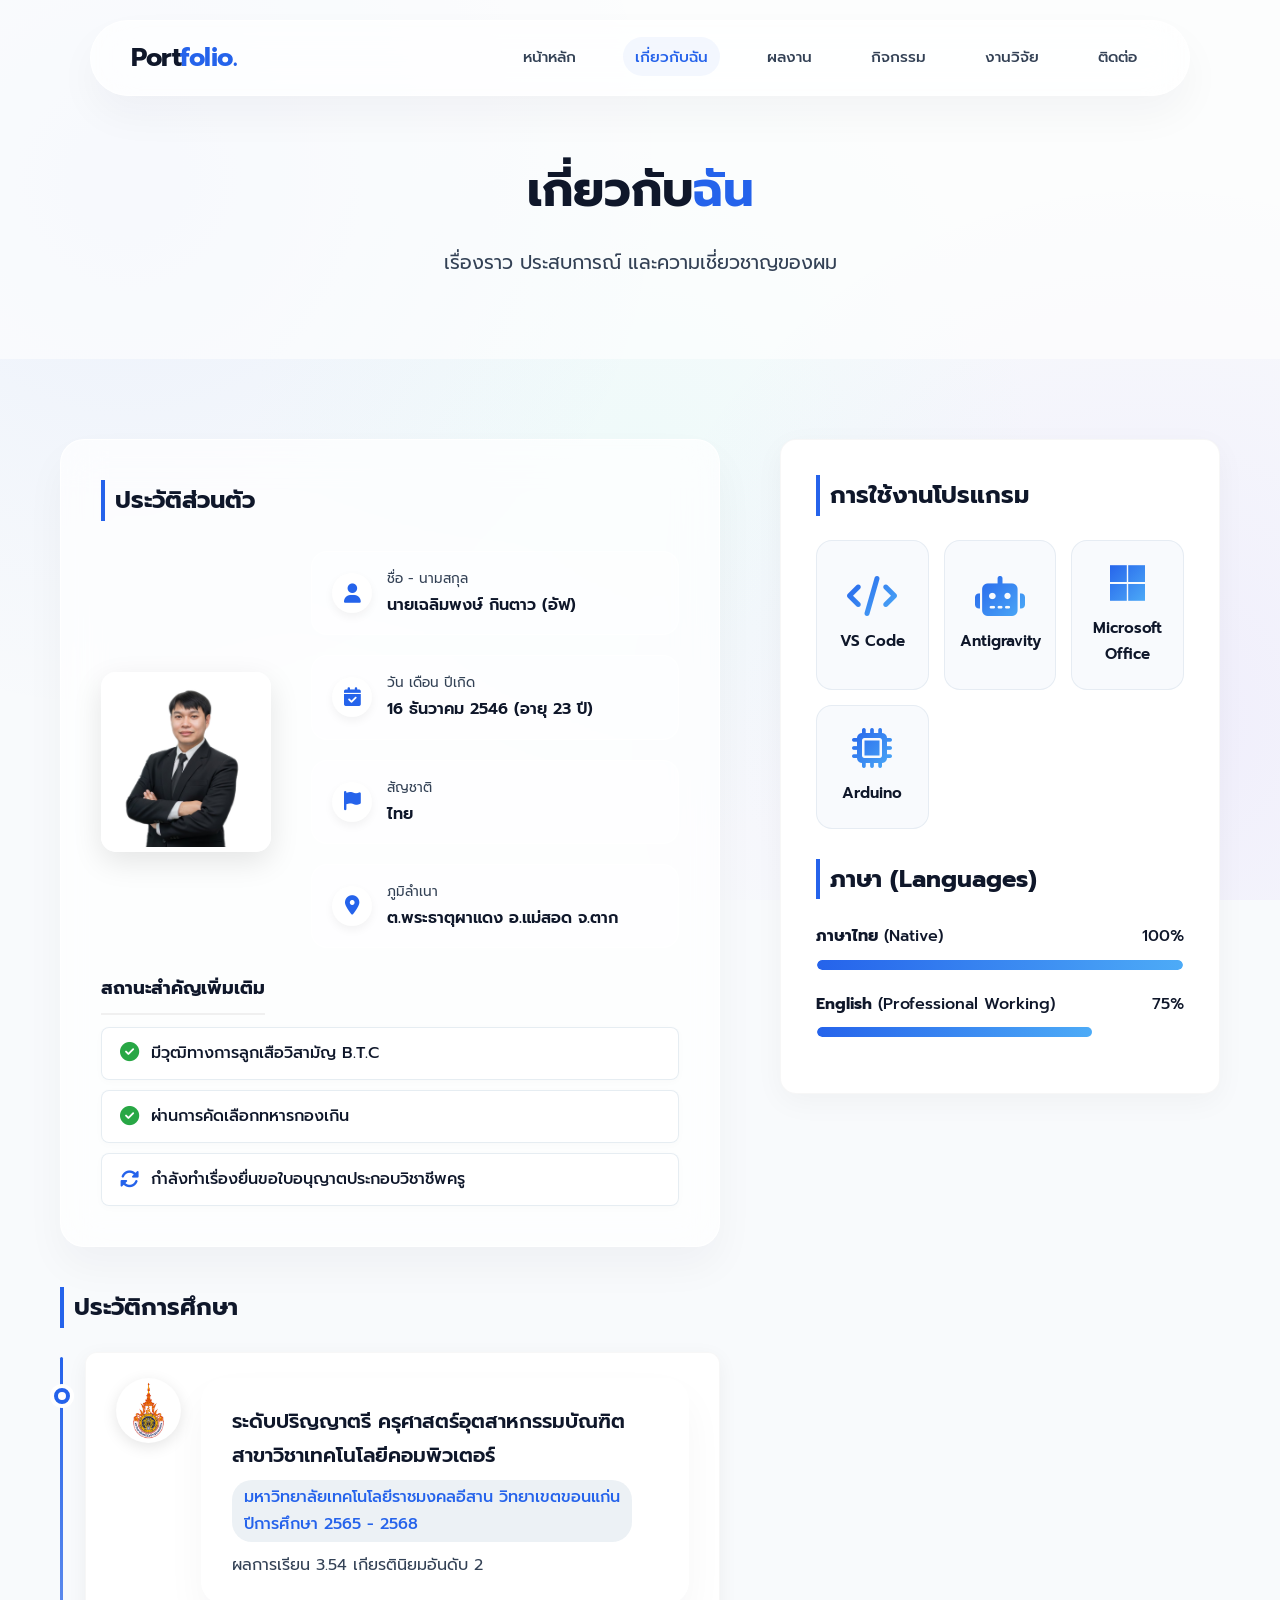
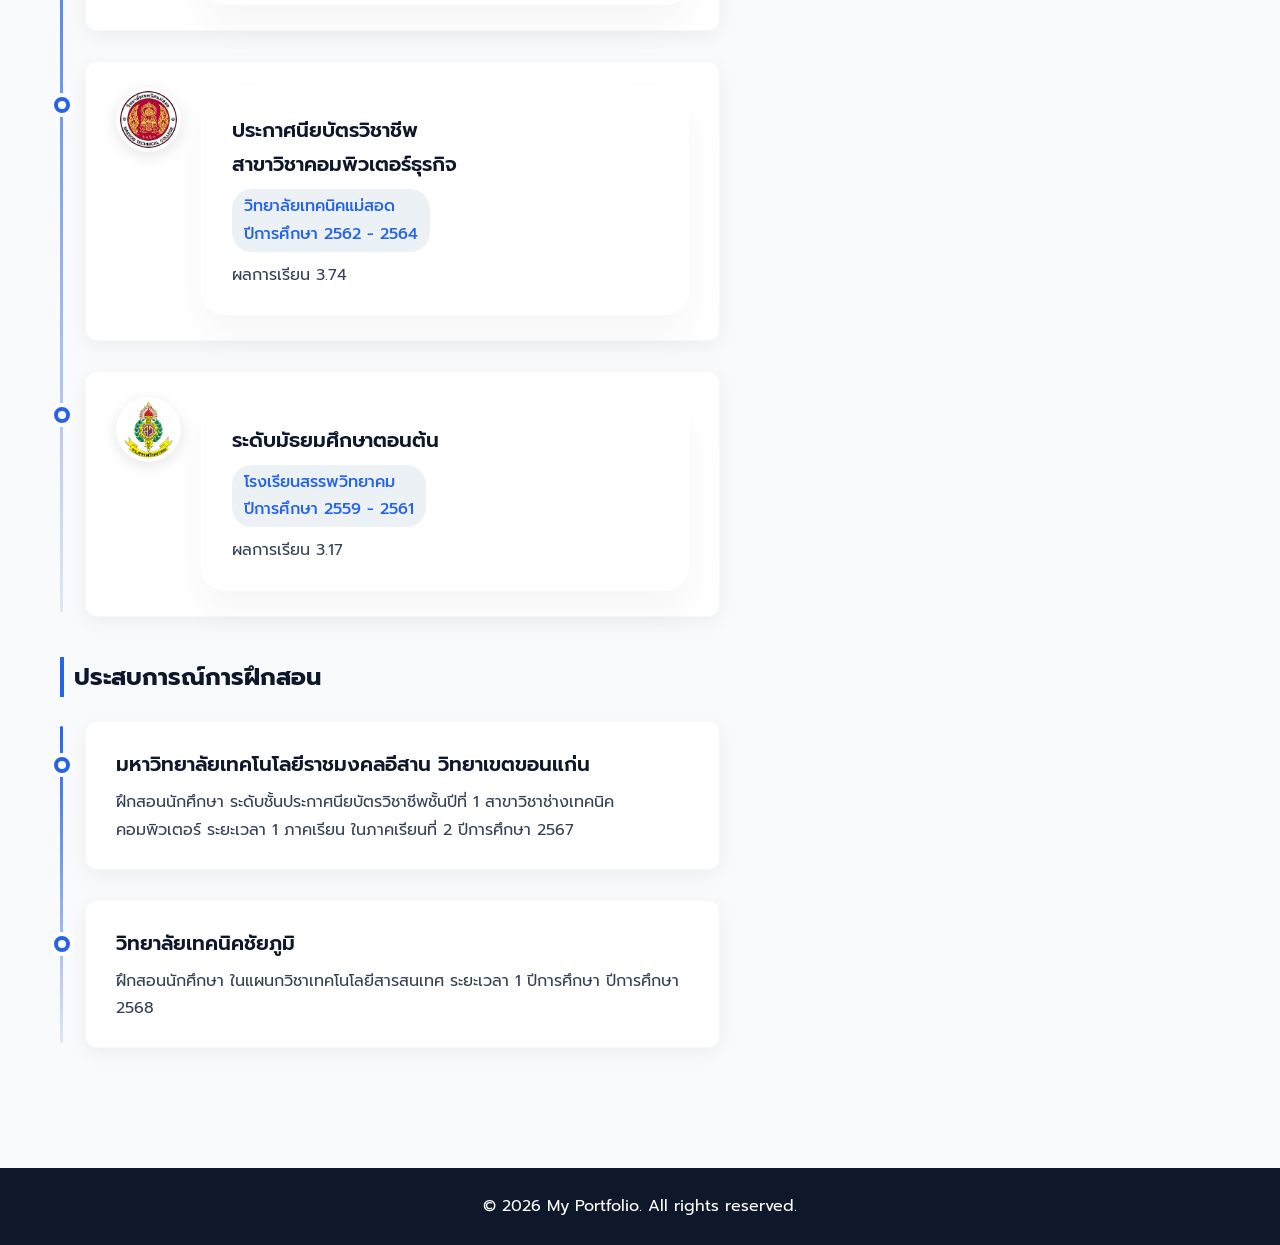
==== about.html @ f76a993a "first commit" ====
<!DOCTYPE html>
<html lang="th">

<head>
    <meta charset="UTF-8">
    <meta name="viewport" content="width=device-width, initial-scale=1.0">
    <title>About | My Professional Portfolio</title>
    <!-- Google Fonts -->
    <link href="https://fonts.googleapis.com/css2?family=Prompt:wght@300;400;500;600;700&display=swap" rel="stylesheet">
    <!-- Font Awesome -->
    <link rel="stylesheet" href="https://cdnjs.cloudflare.com/ajax/libs/font-awesome/6.4.0/css/all.min.css">
    <link rel="stylesheet" href="style.css">
</head>

<body>

    <!-- Navbar -->
    <header>
        <nav class="navbar">
            <div class="logo">Port<span>folio.</span></div>
            <ul class="nav-links">
                <li><a href="index.html" class="nav-item">หน้าหลัก</a></li>
                <li><a href="about.html" class="nav-item">เกี่ยวกับฉัน</a></li>
                <li><a href="portfolio.html" class="nav-item">ผลงาน</a></li>
                <li><a href="activities.html" class="nav-item">กิจกรรม</a></li>
                <li><a href="gallery.html" class="nav-item">งานวิจัย</a></li>
                <li><a href="contact.html" class="nav-item">ติดต่อ</a></li>
            </ul>
            <div class="hamburger">
                <i class="fas fa-bars"></i>
            </div>
        </nav>
    </header>

    <!-- Page Header -->
    <div class="page-header bg-light">
        <div class="container">
            <h1>เกี่ยวกับ<span>ฉัน</span></h1>
            <p>เรื่องราว ประสบการณ์ และความเชี่ยวชาญของผม</p>
        </div>
    </div>

    <!-- About Section -->
    <section class="about section-fade">
        <div class="container">
            <div class="about-grid">

                <!-- Left Column -->
                <div class="about-left">

                    <div class="about-card profile-card">
                        <h3 class="subsection-title">ประวัติส่วนตัว</h3>
                        <div class="profile-header-flex">
                            <div class="profile-image-wrapper">
                                <!-- รูปโปรไฟล์ของคุณ นำรูปมาใส่แทน URL ภาพตัวอย่างด้านล่างนี้ได้เลย แนะนำให้ใช้รูปโดดเด่น สุภาพ -->
                                <img src="im/นายเฉลิมพงษ์ กินตาว วท-ชัยภูมิ (2).jpg" alt="My Profile Photo"
                                    class="profile-photo">
                            </div>
                            <div class="profile-info-container" style="flex:1;">
                                <ul class="profile-info-list">
                                    <li>
                                        <div class="info-icon"><i class="fas fa-user"></i></div>
                                        <div class="info-details">
                                            <span class="info-label">ชื่อ - นามสกุล</span>
                                            <span class="info-value">นายเฉลิมพงษ์ กินตาว (อัฟ)</span>
                                        </div>
                                    </li>
                                    <li>
                                        <div class="info-icon"><i class="fas fa-calendar-check"></i></div>
                                        <div class="info-details">
                                            <span class="info-label">วัน เดือน ปีเกิด</span>
                                            <span class="info-value">16 ธันวาคม 2546 (อายุ 23 ปี)</span>
                                        </div>
                                    </li>
                                    <li>
                                        <div class="info-icon"><i class="fas fa-flag"></i></div>
                                        <div class="info-details">
                                            <span class="info-label">สัญชาติ</span>
                                            <span class="info-value">ไทย</span>
                                        </div>
                                    </li>
                                    <li>
                                        <div class="info-icon"><i class="fas fa-map-marker-alt"></i></div>
                                        <div class="info-details">
                                            <span class="info-label">ภูมิลำเนา</span>
                                            <span class="info-value">ต.พระธาตุผาแดง อ.แม่สอด จ.ตาก</span>
                                        </div>
                                    </li>
                                </ul>
                            </div>
                        </div> <!-- end of profile-header-flex -->

                        <h4 class="status-title">สถานะสำคัญเพิ่มเติม</h4>
                        <ul class="status-list">
                            <li><i class="fas fa-check-circle text-success"></i> มีวุฒิทางการลูกเสือวิสามัญ B.T.C</li>
                            <li><i class="fas fa-check-circle text-success"></i> ผ่านการคัดเลือกทหารกองเกิน</li>
                            <li><i class="fas fa-sync-alt fa-spin text-primary"></i>
                                กำลังทำเรื่องยื่นขอใบอนุญาตประกอบวิชาชีพครู</li>
                        </ul>
                    </div>

                    <h3 class="subsection-title mt-2">ประวัติการศึกษา</h3>
                    <div class="timeline">
                        <!-- สถานศึกษาที่ 1 -->
                        <div class="timeline-item timeline-with-logo">
                            <div class="timeline-dot"></div>
                            <img src="im/มทร.png" alt="School Logo" class="school-logo">
                            <div class="timeline-content">
                                <h4>ระดับปริญญาตรี ครุศาสตร์อุตสาหกรรมบัณฑิต <br>สาขาวิชาเทคโนโลยีคอมพิวเตอร์
                                </h4>
                                <p class="timeline-company">มหาวิทยาลัยเทคโนโลยีราชมงคลอีสาน
                                    วิทยาเขตขอนแก่น<br>ปีการศึกษา 2565 - 2568</p>
                                <p>ผลการเรียน 3.54 เกียรตินิยมอันดับ 2</p>
                            </div>
                        </div>

                        <!-- สถานศึกษาที่ 2 -->
                        <div class="timeline-item timeline-with-logo">
                            <div class="timeline-dot"></div>
                            <img src="im/มส.webp" alt="School Logo" class="school-logo">
                            <div class="timeline-content">
                                <h4>ประกาศนียบัตรวิชาชีพ
                                    <br>สาขาวิชาคอมพิวเตอร์ธุรกิจ
                                </h4>
                                <p class="timeline-company">วิทยาลัยเทคนิคแม่สอด<br>ปีการศึกษา 2562 - 2564</p>
                                <p>ผลการเรียน 3.74</p>
                            </div>
                        </div>

                        <!-- สถานศึกษาที่ 3 -->
                        <div class="timeline-item timeline-with-logo">
                            <div class="timeline-dot"></div>
                            <img src="im/สว.png" alt="School Logo" class="school-logo">
                            <div class="timeline-content">
                                <h4>ระดับมัธยมศึกษาตอนต้น</h4>
                                <p class="timeline-company">โรงเรียนสรรพวิทยาคม<br>ปีการศึกษา 2559 - 2561</p>
                                <p>ผลการเรียน 3.17</p>
                            </div>
                        </div>
                    </div>

                    <h3 class="subsection-title mt-2">ประสบการณ์การฝึกสอน</h3>
                    <div class="timeline">
                        <div class="timeline-item">
                            <div class="timeline-dot"></div>
                            <h4>มหาวิทยาลัยเทคโนโลยีราชมงคลอีสาน
                                วิทยาเขตขอนแก่น</h4>

                            <p>ฝึกสอนนักศึกษา ระดับชั้นประกาศนียบัตรวิชาชีพชั้นปีที่ 1
                                สาขาวิชาช่างเทคนิคคอมพิวเตอร์ ระยะเวลา 1 ภาคเรียน ในภาคเรียนที่ 2 ปีการศึกษา 2567</p>
                        </div>
                        <div class="timeline-item">
                            <div class="timeline-dot"></div>
                            <h4>วิทยาลัยเทคนิคชัยภูมิ</h4>

                            <p>ฝึกสอนนักศึกษา ในแผนกวิชาเทคโนโลยีสารสนเทศ
                                ระยะเวลา 1 ปีการศึกษา ปีการศึกษา 2568</p>
                        </div>

                    </div>
                </div>

                <!-- Right Column -->
                <div class="about-right">
                    <div class="skills-card">
                        <h3 class="subsection-title">การใช้งานโปรแกรม</h3>

                        <div class="software-grid">
                            <div class="software-item">
                                <i class="fas fa-code"></i>
                                <span>VS Code</span>
                            </div>
                            <div class="software-item">
                                <i class="fas fa-robot"></i>
                                <span>Antigravity</span>
                            </div>
                            <div class="software-item">
                                <i class="fab fa-microsoft"></i>
                                <span>Microsoft Office</span>
                            </div>
                            <div class="software-item">
                                <i class="fas fa-microchip"></i>
                                <span>Arduino</span>
                            </div>
                            <!-- เพิ่มโปรแกรมอื่นๆ ได้โดยการเพิ่มกล่อง <div class="software-item">...</div> -->
                        </div>


                        <h3 class="subsection-title mt-2">ภาษา (Languages)</h3>

                        <div class="lang-skill">
                            <div class="lang-skill-name">
                                <span><strong>ภาษาไทย</strong> (Native)</span>
                                <span>100%</span>
                            </div>
                            <div class="lang-skill-bar">
                                <div class="lang-skill-progress" style="width: 100%;"></div>
                            </div>
                        </div>
                        <div class="lang-skill">
                            <div class="lang-skill-name">
                                <span><strong>English</strong> (Professional Working)</span>
                                <span>75%</span>
                            </div>
                            <div class="lang-skill-bar">
                                <div class="lang-skill-progress" style="width: 75%;"></div>
                            </div>
                        </div>
                    </div>
                </div>

            </div>
        </div>
    </section>

    <!-- Footer -->
    <footer>
        <p>&copy; 2026 My Portfolio. All rights reserved.</p>
    </footer>

    <script src="script.js"></script>
</body>

</html>
---- style.css ----
/* High-End Formal Corporate Glassmorphism */
:root {
    --primary-color: #2563EB;     /* Executive Royal Blue */
    --primary-hover: #1D4ED8;     
    --secondary-color: #0F172A;   /* Deep Slate */
    --text-color: #334155;        /* Soft Slate */
    --bg-color: #F8FAFC;          /* Clean White/Bleu hue */
    --bg-light: rgba(255, 255, 255, 0.6);
    --border-radius: 24px;
    --shadow: 0 20px 40px rgba(15, 23, 42, 0.04);
    --glass-border: 1px solid rgba(255, 255, 255, 0.8);
    --glass-bg: rgba(255, 255, 255, 0.7);
    --glass-blur: blur(20px);
    --transition: all 0.4s cubic-bezier(0.16, 1, 0.3, 1);
}

/* Base Style */
* {
    margin: 0;
    padding: 0;
    box-sizing: border-box;
    font-family: 'Prompt', 'Inter', sans-serif;
    scroll-behavior: smooth;
}

body {
    background: #F8FAFC;
    background-image: 
        radial-gradient(circle at 10% 20%, rgba(37, 99, 235, 0.06) 0%, transparent 40%),
        radial-gradient(circle at 90% 80%, rgba(139, 92, 246, 0.08) 0%, transparent 40%),
        radial-gradient(circle at 50% 50%, rgba(204, 251, 241, 0.2) 0%, transparent 50%);
    background-attachment: fixed;
    color: var(--text-color);
    line-height: 1.7;
    min-height: 100vh;
}

a {
    text-decoration: none;
    color: inherit;
}

ul {
    list-style: none;
}

.container {
    max-width: 1200px;
    margin: 0 auto;
    padding: 0 20px;
}

.section-title {
    text-align: center;
    font-size: 2.5rem;
    color: var(--secondary-color);
    margin-bottom: 3rem;
}

.section-title span {
    color: var(--primary-color);
}

.subsection-title {
    font-size: 1.5rem;
    color: var(--secondary-color);
    margin-bottom: 1.5rem;
    border-left: 4px solid var(--primary-color);
    padding-left: 10px;
}

.bg-light {
    background-color: var(--bg-light);
}

/* Utilities */
.mt-1 {
    margin-top: 15px;
}

.mt-2 {
    margin-top: 30px;
}

.mt-3 {
    margin-top: 50px;
}

.ml-1 {
    margin-left: 10px;
}

.text-center {
    text-align: center;
}

/* Sections Base */
section {
    padding: 80px 0;
}

/* ------------------- Floating Glass Navbar ------------------- */
header {
    position: fixed;
    top: 20px;
    left: 0;
    right: 0;
    z-index: 1000;
    display: flex;
    justify-content: center;
    padding: 0 20px;
    pointer-events: none; /* Let clicks pass through empty space */
}

.navbar {
    pointer-events: auto; /* Re-enable clicks on navbar */
    display: flex;
    justify-content: space-between;
    align-items: center;
    padding: 15px 40px;
    width: 100%;
    max-width: 1100px;
    background: var(--glass-bg);
    backdrop-filter: var(--glass-blur);
    -webkit-backdrop-filter: var(--glass-blur);
    border: var(--glass-border);
    border-radius: 50px;
    box-shadow: var(--shadow);
    transition: var(--transition);
}

.navbar .logo {
    font-size: 1.6rem;
    font-weight: 700;
    color: var(--secondary-color);
    letter-spacing: -0.5px;
}

.navbar .logo span {
    color: var(--primary-color);
}

.nav-links {
    display: flex;
    gap: 35px;
}

.nav-links li a {
    font-size: 0.95rem;
    font-weight: 500;
    color: var(--text-color);
    transition: var(--transition);
    padding: 8px 12px;
    border-radius: 20px;
}

.nav-links li a:hover,
.nav-links li a.active {
    color: var(--primary-color);
    background: rgba(37, 99, 235, 0.05); /* very soft primary */
}

.hamburger {
    display: none;
    font-size: 1.5rem;
    cursor: pointer;
    color: var(--secondary-color);
}

/* ------------------- Buttons ------------------- */
.btn {
    display: inline-block;
    padding: 12px 30px;
    border-radius: 50px;
    font-weight: 600;
    transition: var(--transition);
    cursor: pointer;
    border: 2px solid transparent;
    text-align: center;
}

.btn-primary {
    background: linear-gradient(135deg, var(--primary-color), var(--primary-hover));
    color: white;
    box-shadow: 0 10px 20px rgba(37, 99, 235, 0.25);
}

.btn-primary:hover {
    background: linear-gradient(135deg, var(--primary-hover), #1e40af);
    transform: translateY(-4px) scale(1.02);
    box-shadow: 0 15px 30px rgba(37, 99, 235, 0.4);
}

.btn-outline {
    background-color: transparent;
    border-color: var(--primary-color);
    color: var(--primary-color);
}

.btn-outline:hover {
    background-color: var(--primary-color);
    color: white;
    transform: translateY(-3px);
}

.btn-block {
    display: block;
    width: 100%;
}

/* ------------------- Page Header (Internal Pages) ------------------- */
.page-header {
    padding: 150px 0 80px;
    text-align: center;
}

.page-header h1 {
    font-size: 3rem;
    color: var(--secondary-color);
    margin-bottom: 15px;
}

.page-header h1 span {
    color: var(--primary-color);
}

.page-header p {
    font-size: 1.2rem;
    max-width: 600px;
    margin: 0 auto;
}

/* ------------------- Home Section (index.html) ------------------- */
.full-height {
    min-height: 100vh;
    display: flex;
    align-items: center;
    padding-top: 80px;
}

/* Hero Animations */
@keyframes heroFadeUp {
    0% { opacity: 0; transform: translateY(40px); }
    100% { opacity: 1; transform: translateY(0); }
}

.home-text-content { 
    animation: heroFadeUp 1s cubic-bezier(0.16, 1, 0.3, 1) forwards; 
}
.home-image-content { 
    animation: heroFadeUp 1s cubic-bezier(0.16, 1, 0.3, 1) 0.2s forwards; 
    opacity: 0; 
}

/* Floating Animation for Image */
@keyframes float {
    0% { transform: translateY(0px); }
    50% { transform: translateY(-15px); }
    100% { transform: translateY(0px); }
}

.profile-img-container {
    animation: float 6s ease-in-out infinite;
    position: relative;
    width: 360px;
    max-width: 100%;
    aspect-ratio: 3/4;
    height: auto;
    border-radius: 40px;
    overflow: hidden;
    box-shadow: var(--shadow);
    border: var(--glass-border);
    margin: 0 auto;
}

.home-layout {
    display: grid;
    grid-template-columns: 1fr 1fr;
    gap: 50px;
    align-items: center;
}

.home-text-content .greeting {
    display: inline-block;
    padding: 8px 20px;
    background: rgba(37, 99, 235, 0.08); /* Soft primary */
    border: 1px solid rgba(37, 99, 235, 0.15);
    color: var(--primary-color);
    border-radius: 50px;
    font-size: 1.05rem;
    font-weight: 600;
    margin-bottom: 25px;
}

.home-text-content h1 {
    font-size: 3.5rem;
    font-weight: 800;
    line-height: 1.2;
    margin-bottom: 15px;
    background: linear-gradient(135deg, var(--secondary-color) 30%, var(--primary-color) 100%);
    -webkit-background-clip: text;
    -webkit-text-fill-color: transparent;
    letter-spacing: -1px;
}

.home-text-content h1 span {
    color: var(--primary-color);
}

.home-text-content .role {
    font-size: 1.8rem;
    color: var(--text-color);
    font-weight: 400;
    margin-bottom: 20px;
}

.intro-description {
    font-size: 1.1rem;
    margin-bottom: 30px;
}

.stats-row {
    display: flex;
    gap: 30px;
    margin-bottom: 30px;
}

.stat-box h3 {
    font-size: 2rem;
    color: var(--secondary-color);
}

.stat-box p {
    font-size: 0.9rem;
    color: var(--text-color);
}

.home-buttons {
    display: flex;
    gap: 20px;
}

.home-image-content {
    display: flex;
    justify-content: center;
    position: relative;
}

.profile-img-container {
    position: relative;
    width: 350px;
    height: 450px;
    border-radius: 20px;
    z-index: 2;
}

.profile-img {
    width: 100%;
    height: 100%;
    object-fit: cover;
    border-radius: 20px;
    box-shadow: 0 20px 40px rgba(0, 0, 0, 0.15);
}

.circle-decoration {
    position: absolute;
    border-radius: 50%;
    z-index: -1;
}

.decoration-1 {
    width: 300px;
    height: 300px;
    background-color: var(--primary-color);
    bottom: -30px;
    right: -30px;
    opacity: 0.1;
}

.decoration-2 {
    width: 150px;
    height: 150px;
    border: 20px solid var(--primary-color);
    top: -20px;
    left: -20px;
    opacity: 0.1;
}

.map-container iframe {
    width: 100%;
    margin-bottom: -5px;
}

/* Helper Utilities */
.text-center {
    text-align: center !important;
}

.text-secondary {
    color: var(--secondary-color) !important;
}

.mb-3 {
    margin-bottom: 30px !important;
}

.mt-4 {
    margin-top: 50px !important;
}

/* Profile Photo Card */
.profile-card h3.subsection-title {
    margin-bottom: 30px;
}

.profile-header-flex {
    display: flex;
    gap: 40px;
    align-items: center;
}

.profile-image-wrapper {
    flex-shrink: 0;
    width: 170px;
    height: 180px;
    border-radius: 15px;
    overflow: hidden;
    box-shadow: 0 10px 30px rgba(0, 0, 0, 0.1);
    border: 5px solid white;
}

.profile-image-wrapper img {
    width: 100%;
    height: 100%;
    object-fit: cover;
    transition: transform 0.3s ease;
}

.profile-image-wrapper:hover img {
    transform: scale(1.05);
}

/* QR Code Grid */
.qr-section {}

.qr-grid {
    display: grid;
    grid-template-columns: repeat(auto-fit, minmax(220px, 1fr));
    gap: 30px;
}

.qr-card {
    background: var(--glass-bg);
    backdrop-filter: var(--glass-blur);
    padding: 30px;
    border-radius: var(--border-radius);
    text-align: center;
    box-shadow: var(--shadow);
    border: var(--glass-border);
    transition: var(--transition);
}

.qr-card:hover {
    transform: translateY(-5px);
    box-shadow: 0 15px 35px rgba(0, 0, 0, 0.06);
}

.qr-icon {
    font-size: 2.2rem;
    margin-bottom: 10px;
}

.qr-card h4 {
    color: var(--secondary-color);
    margin-bottom: 15px;
    font-weight: 500;
}

.qr-image-placeholder {
    width: 140px;
    height: 140px;
    margin: 0 auto;
    background: #f8fafd;
    border: 2px dashed #cfd4da;
    border-radius: 10px;
    display: flex;
    align-items: center;
    justify-content: center;
    overflow: hidden;
    margin-bottom: 15px;
}

.qr-image-placeholder img {
    width: 100%;
    height: 100%;
    object-fit: cover;
}

.qr-card p {
    color: var(--text-color);
    font-size: 0.95rem;
    margin-bottom: 0px;
}

/* ------------------- Footer ------------------- */
.about-grid {
    display: grid;
    grid-template-columns: 3fr 2fr;
    gap: 60px;
}

.about-card {
    background: var(--glass-bg);
    backdrop-filter: var(--glass-blur);
    -webkit-backdrop-filter: var(--glass-blur);
    padding: 40px;
    border-radius: var(--border-radius);
    box-shadow: var(--shadow);
    margin-bottom: 40px;
    border: var(--glass-border);
    transition: var(--transition);
}

.about-card:hover {
    box-shadow: 0 15px 35px rgba(0, 0, 0, 0.08);
    transform: translateY(-3px);
}

.about-desc {
    font-size: 1.1rem;
    color: var(--text-color);
}

/* Profile Info List */
.profile-info-container {
    margin-bottom: 25px;
}

.profile-info-list {
    display: grid;
    grid-template-columns: 1fr;
    /* 1 column to un-cramp */
    gap: 20px;
}

@media (max-width: 600px) {
    .profile-info-list {
        grid-template-columns: 1fr;
    }
}

.profile-info-list li {
    display: flex;
    align-items: center;
    gap: 15px;
    background: rgba(255,255,255,0.4);
    padding: 15px 20px;
    border-radius: 16px;
    border: 1px solid rgba(255,255,255,0.6);
}

.info-icon {
    width: 40px;
    height: 40px;
    background: white;
    border-radius: 50%;
    display: flex;
    align-items: center;
    justify-content: center;
    color: var(--primary-color);
    box-shadow: 0 4px 10px rgba(0, 0, 0, 0.05);
    font-size: 1.2rem;
    flex-shrink: 0;
}

.info-details {
    display: flex;
    flex-direction: column;
}

.info-label {
    font-size: 0.85rem;
    color: var(--text-color);
    margin-bottom: 2px;
}

.info-value {
    font-weight: 600;
    color: var(--secondary-color);
    font-size: 1rem;
}

/* Status List */
.status-title {
    color: var(--secondary-color);
    margin-bottom: 12px;
    font-size: 1.15rem;
    border-bottom: 2px solid #f0f0f0;
    padding-bottom: 8px;
    display: inline-block;
}

.status-list {
    display: flex;
    flex-direction: column;
    gap: 10px;
}

.status-list li {
    background: white;
    border: 1px solid rgba(15, 76, 129, 0.1);
    padding: 12px 18px;
    border-radius: 8px;
    display: flex;
    align-items: center;
    gap: 12px;
    font-weight: 500;
    color: var(--secondary-color);
    box-shadow: 0 2px 8px rgba(0, 0, 0, 0.02);
    transition: transform 0.2s ease;
}

.status-list li:hover {
    transform: translateX(5px);
    border-color: rgba(15, 76, 129, 0.3);
}

.text-success {
    color: #28a745;
    font-size: 1.2rem;
}

.text-primary {
    color: var(--primary-color);
    font-size: 1.2rem;
}

/* Timeline */
.timeline {
    position: relative;
    padding-left: 25px;
    margin-bottom: 40px;
}

.timeline::before {
    content: '';
    position: absolute;
    left: 0;
    top: 5px;
    height: calc(100% - 10px);
    width: 3px;
    background: linear-gradient(to bottom, var(--primary-color), rgba(15, 76, 129, 0.1));
    border-radius: 5px;
}

.contact-card {
    display: flex;
    align-items: center;
    gap: 20px;
    background: var(--glass-bg);
    backdrop-filter: var(--glass-blur);
    padding: 25px 30px;
    border-radius: var(--border-radius);
    box-shadow: var(--shadow);
    border: var(--glass-border);
    transition: all 0.3s ease;
}

.timeline-item {
    position: relative;
    margin-bottom: 30px;
    background: white;
    padding: 25px 30px;
    border-radius: 12px;
    box-shadow: 0 5px 20px rgba(0, 0, 0, 0.05);
    border: 1px solid rgba(0, 0, 0, 0.03);
    transition: all 0.3s ease;
}

.timeline-content {
    background: rgba(255, 255, 255, 0.4);
    backdrop-filter: blur(10px);
    border: 1px solid rgba(255, 255, 255, 0.6);
    padding: 25px 30px;
    border-radius: var(--border-radius);
    box-shadow: var(--shadow);
    transition: all 0.3s ease;
}

.timeline-item:last-child {
    margin-bottom: 0;
}

.timeline-item:hover {
    transform: translateX(5px) translateY(-2px);
    box-shadow: 0 10px 25px rgba(15, 76, 129, 0.12);
    border-left: 4px solid var(--primary-color);
}

.timeline-dot {
    position: absolute;
    left: -32px;
    top: 35px;
    width: 16px;
    height: 16px;
    background-color: white;
    border: 4px solid var(--primary-color);
    border-radius: 50%;
    z-index: 1;
    box-shadow: 0 0 0 4px rgba(255, 255, 255, 1);
}

.timeline-item h4 {
    font-size: 1.25rem;
    color: var(--secondary-color);
    margin-bottom: 8px;
    font-weight: 600;
}

.timeline-with-logo {
    display: flex;
    gap: 20px;
    align-items: flex-start;
}

.school-logo {
    width: 65px;
    height: 65px;
    object-fit: contain;
    border-radius: 50%;
    background-color: white;
    box-shadow: 0 4px 15px rgba(0, 0, 0, 0.1);
    flex-shrink: 0;
    border: 2px solid var(--bg-light);
    padding: 2px;
}

.timeline-content {
    flex: 1;
}

.timeline-company {
    color: var(--primary-color);
    font-size: 1rem;
    margin-bottom: 10px;
    font-weight: 500;
    background: rgba(15, 76, 129, 0.08);
    display: inline-block;
    padding: 4px 12px;
    border-radius: 20px;
}

/* Skills */
.skills-card {
    background-color: white;
    padding: 35px;
    border-radius: 16px;
    box-shadow: 0 8px 30px rgba(0, 0, 0, 0.04);
    border: 1px solid rgba(0, 0, 0, 0.03);
    transition: var(--transition);
}

.skills-card:hover {
    box-shadow: 0 15px 35px rgba(0, 0, 0, 0.08);
    transform: translateY(-3px);
}

/* Software Grid (Replaced old skill bars) */
.software-grid {
    display: grid;
    grid-template-columns: repeat(auto-fit, minmax(110px, 1fr));
    gap: 15px;
    margin-bottom: 30px;
}

.software-item {
    background: #f8fafd;
    border: 1px solid rgba(15, 76, 129, 0.08);
    padding: 22px 15px;
    border-radius: 16px;
    text-align: center;
    transition: all 0.3s cubic-bezier(0.25, 0.8, 0.25, 1);
    display: flex;
    flex-direction: column;
    align-items: center;
    justify-content: center;
    gap: 12px;
    position: relative;
    overflow: hidden;
    z-index: 1;
}

.software-item::before {
    content: '';
    position: absolute;
    top: 0;
    left: 0;
    width: 100%;
    height: 100%;
    background: linear-gradient(135deg, rgba(15, 76, 129, 0.05) 0%, rgba(77, 171, 247, 0.05) 100%);
    z-index: -1;
    opacity: 0;
    transition: opacity 0.3s ease;
}

.software-item i {
    font-size: 2.5rem;
    color: var(--primary-color);
    background: linear-gradient(135deg, var(--primary-color), #4dabf7);
    -webkit-background-clip: text;
    -webkit-text-fill-color: transparent;
    transition: transform 0.4s cubic-bezier(0.175, 0.885, 0.32, 1.275);
}

.software-item span {
    font-weight: 600;
    font-size: 0.95rem;
    color: var(--secondary-color);
    transition: color 0.3s ease;
}

.software-item:hover {
    transform: translateY(-8px);
    box-shadow: 0 15px 30px rgba(15, 76, 129, 0.12);
    border-color: rgba(15, 76, 129, 0.3);
    background: white;
}

.software-item:hover::before {
    opacity: 1;
}

.software-item:hover i {
    transform: scale(1.15);
}

.software-item:hover span {
    color: var(--primary-color);
}

.tags-container {
    display: flex;
    flex-wrap: wrap;
    gap: 10px;
}

.tag {
    background: rgba(255, 255, 255, 0.6);
    backdrop-filter: blur(10px);
    border: 1px solid rgba(255, 255, 255, 0.6);
    padding: 8px 15px;
    border-radius: 20px;
    font-size: 0.9rem;
    box-shadow: 0 4px 10px rgba(0, 0, 0, 0.03);
}

.lang-skill {
    margin-bottom: 20px;
}

.lang-skill-name {
    display: flex;
    justify-content: space-between;
    font-weight: 500;
    margin-bottom: 8px;
    color: var(--secondary-color);
}

.lang-skill-bar {
    height: 12px;
    background-color: rgba(255, 255, 255, 0.4);
    border: 1px solid rgba(255, 255, 255, 0.6);
    border-radius: 50px;
    overflow: hidden;
}

.lang-skill-progress {
    height: 100%;
    background: linear-gradient(90deg, var(--primary-color), #4dabf7);
    border-radius: 50px;
    transition: width 1.5s ease-in-out;
}

/* ------------------- Portfolio Section ------------------- */
.portfolio-filters {
    display: flex;
    justify-content: center;
    gap: 15px;
    margin-bottom: 40px;
    flex-wrap: wrap;
}

.filter-btn {
    padding: 8px 20px;
    background-color: transparent;
    border: 1px solid #ccc;
    border-radius: 50px;
    cursor: pointer;
    font-weight: 500;
    transition: var(--transition);
}

.filter-btn:hover,
.filter-btn.active {
    background-color: var(--primary-color);
    color: white;
    border-color: var(--primary-color);
}

.portfolio-grid {
    display: grid;
    grid-template-columns: repeat(auto-fit, minmax(320px, 1fr));
    gap: 30px;
}

.portfolio-card {
    background: var(--glass-bg);
    backdrop-filter: var(--glass-blur);
    -webkit-backdrop-filter: var(--glass-blur);
    border: var(--glass-border);
    border-radius: var(--border-radius);
    overflow: hidden;
    box-shadow: var(--shadow);
    transition: var(--transition);
    height: 100%;
    display: flex;
    flex-direction: column;
}

.portfolio-card:hover {
    transform: translateY(-10px);
    box-shadow: 0 15px 30px rgba(0, 0, 0, 0.15);
}

.card-img {
    height: 220px;
    overflow: hidden;
    position: relative;
}

.card-img img {
    width: 100%;
    height: 100%;
    object-fit: cover;
    transition: var(--transition);
}

.portfolio-card:hover .card-img img {
    transform: scale(1.05);
}

.card-info {
    padding: 25px;
    flex-grow: 1;
    display: flex;
    flex-direction: column;
}

.card-info h3 {
    margin-bottom: 10px;
    color: var(--secondary-color);
}

.card-desc {
    font-size: 0.95rem;
    margin-bottom: 20px;
    flex-grow: 1;
}

.tech-stack {
    display: flex;
    flex-wrap: wrap;
    gap: 8px;
    margin-bottom: 20px;
}

.tech-tag {
    font-size: 0.8rem;
    background-color: var(--bg-light);
    color: var(--text-color);
    padding: 4px 8px;
    border-radius: 4px;
}

.btn-text {
    font-weight: 500;
    color: var(--primary-color);
    align-self: flex-start;
}

.btn-text i {
    transition: var(--transition);
}

.btn-text:hover i {
    transform: translateX(5px);
}

/* ------------------- Gallery Section ------------------- */
.gallery-grid-large {
    display: grid;
    grid-template-columns: repeat(auto-fill, minmax(280px, 1fr));
    gap: 20px;
}

.gallery-item {
    border-radius: var(--border-radius);
    overflow: hidden;
    height: 250px;
    box-shadow: var(--shadow);
    cursor: pointer;
    position: relative;
}

.gallery-item img {
    width: 100%;
    height: 100%;
    object-fit: cover;
    transition: transform 0.5s ease;
}

.gallery-item::before {
    content: '\f00e';
    /* FontAwesome search-plus icon */
    font-family: "Font Awesome 5 Free";
    font-weight: 900;
    position: absolute;
    top: 50%;
    left: 50%;
    transform: translate(-50%, -50%);
    color: white;
    font-size: 2rem;
    opacity: 0;
    z-index: 10;
    transition: opacity 0.3s ease;
}

.gallery-item::after {
    content: '';
    position: absolute;
    top: 0;
    left: 0;
    width: 100%;
    height: 100%;
    background-color: rgba(15, 76, 129, 0.5);
    /* Primary color with opacity */
    opacity: 0;
    transition: opacity 0.3s ease;
}

.gallery-item:hover img {
    transform: scale(1.1);
}

.gallery-item:hover::before,
.gallery-item:hover::after {
    opacity: 1;
}

/* Modal for Gallery */
.modal {
    display: none;
    /* Hidden by default */
    position: fixed;
    z-index: 2000;
    left: 0;
    top: 0;
    width: 100%;
    height: 100%;
    overflow: auto;
    background-color: rgba(0, 0, 0, 0.9);
    opacity: 0;
    transition: opacity 0.3s ease;
    align-items: center;
    justify-content: center;
    flex-direction: column;
}

.modal.show {
    opacity: 1;
}

.modal-content {
    max-width: 90%;
    max-height: 80vh;
    box-shadow: 0 4px 20px rgba(0, 0, 0, 0.5);
    border-radius: 4px;
}

#caption {
    margin: 20px auto;
    display: block;
    width: 80%;
    max-width: 700px;
    text-align: center;
    color: #ccc;
    font-size: 1.2rem;
}

.close-modal {
    position: absolute;
    top: 20px;
    right: 35px;
    color: #f1f1f1;
    font-size: 40px;
    font-weight: bold;
    transition: 0.3s;
    cursor: pointer;
}

.close-modal:hover,
.close-modal:focus {
    color: #bbb;
    text-decoration: none;
    cursor: pointer;
}

/* Modal Content Box (For Project Details Form) */
.modal-content-box {
    background-color: var(--bg-color);
    width: 90%;
    max-width: 800px;
    border-radius: var(--border-radius);
    padding: 40px;
    position: relative;
    box-shadow: 0 10px 30px rgba(0, 0, 0, 0.3);
    max-height: 90vh;
    overflow-y: auto;
}

.modal-content-box .close-modal {
    color: var(--secondary-color);
    top: 15px;
    right: 20px;
}

.modal-content-box .close-modal:hover {
    color: var(--primary-color);
}

/* ------------------- Research Section ------------------- */
.research-section {
    padding: 80px 0;
    background-color: #fcfdfe;
}

.research-grid {
    display: flex;
    flex-direction: column;
    gap: 30px;
}

.research-card {
    background: var(--glass-bg);
    backdrop-filter: var(--glass-blur);
    -webkit-backdrop-filter: var(--glass-blur);
    border-radius: 20px;
    padding: 35px 40px;
    box-shadow: var(--shadow);
    border: var(--glass-border);
    display: flex;
    align-items: center;
    gap: 30px;
    position: relative;
    overflow: hidden;
    transition: var(--transition);
}

.research-card::before {
    content: '';
    position: absolute;
    left: 0;
    top: 0;
    width: 6px;
    height: 100%;
    background: linear-gradient(to bottom, var(--primary-color), #4dabf7);
    transition: width 0.3s ease;
}

.research-card:hover {
    transform: translateY(-5px);
    box-shadow: 0 20px 50px rgba(15, 76, 129, 0.1);
}

.research-card:hover::before {
    width: 8px;
}

.research-icon {
    width: 80px;
    height: 80px;
    background: rgba(15, 76, 129, 0.05);
    border-radius: 50%;
    display: flex;
    align-items: center;
    justify-content: center;
    font-size: 2.5rem;
    color: var(--primary-color);
    flex-shrink: 0;
    transition: all 0.3s ease;
}

.research-card:hover .research-icon {
    background: var(--primary-color);
    color: white;
    transform: rotate(-10deg) scale(1.1);
}

.research-content {
    flex: 1;
    display: flex;
    flex-direction: column;
    justify-content: space-between;
}

.research-content h3 {
    font-size: 1.35rem;
    line-height: 1.6;
    color: var(--secondary-color);
    margin-bottom: 25px;
    font-weight: 500;
}

.research-footer {
    display: flex;
    justify-content: space-between;
    align-items: center;
    flex-wrap: wrap;
    gap: 15px;
    border-top: 1px solid rgba(0, 0, 0, 0.05);
    padding-top: 20px;
}

.research-tag {
    display: inline-flex;
    align-items: center;
    gap: 8px;
    background: #f8f9fa;
    padding: 8px 16px;
    border-radius: 50px;
    font-size: 0.95rem;
    color: #6c757d;
    font-weight: 500;
}

.btn-outline {
    display: inline-block;
    padding: 10px 25px;
    background-color: transparent;
    color: var(--primary-color);
    text-decoration: none;
    border-radius: 50px;
    font-weight: 600;
    transition: all 0.3s ease;
    border: 2px solid var(--primary-color);
}

.btn-outline:hover {
    background-color: var(--primary-color);
    color: white;
    box-shadow: 0 5px 15px rgba(15, 76, 129, 0.2);
}

/* ------------------- Contact Section ------------------- */
.contact-layout {
    display: grid;
    grid-template-columns: 1fr 1.5fr;
    gap: 40px;
}

@media (max-width: 900px) {
    .contact-layout {
        grid-template-columns: 1fr;
    }
}

.contact-card {
    display: flex;
    align-items: flex-start;
    gap: 20px;
    margin-bottom: 30px;
    padding: 20px;
    background-color: white;
    border-radius: var(--border-radius);
    box-shadow: var(--shadow);
    transition: var(--transition);
}

.contact-card:hover {
    transform: translateY(-5px);
}

.icon-circle {
    width: 50px;
    height: 50px;
    background-color: var(--bg-light);
    color: var(--primary-color);
    border-radius: 50%;
    display: flex;
    align-items: center;
    justify-content: center;
    font-size: 1.5rem;
    flex-shrink: 0;
}

.contact-text h4 {
    color: var(--secondary-color);
    margin-bottom: 5px;
    font-size: 1.1rem;
}

.social-links-big {
    display: flex;
    gap: 15px;
    padding: 0 20px;
}

.social-icon {
    width: 45px;
    height: 45px;
    background-color: var(--primary-color);
    color: white;
    border-radius: 50%;
    display: flex;
    align-items: center;
    justify-content: center;
    font-size: 1.2rem;
    transition: var(--transition);
}

.social-icon:hover {
    background-color: var(--secondary-color);
    transform: translateY(-3px);
}

/* Forms */
.shadow-box {
    padding: 40px;
    border-radius: var(--border-radius);
    box-shadow: var(--shadow);
}

.contact-form-container h3 {
    margin-bottom: 30px;
    color: var(--secondary-color);
    font-size: 1.8rem;
}

.form-group {
    margin-bottom: 20px;
}

.form-row {
    display: flex;
    gap: 20px;
}

.flex-1 {
    flex: 1;
}

label {
    display: block;
    margin-bottom: 8px;
    font-weight: 500;
    color: var(--secondary-color);
}

.required {
    color: red;
}

input[type="text"],
input[type="email"],
input[type="tel"],
select,
textarea {
    width: 100%;
    padding: 12px 15px;
    border: 1px solid #ccc;
    border-radius: 5px;
    outline: none;
    font-size: 1rem;
    transition: var(--transition);
    font-family: inherit;
}

input:focus,
select:focus,
textarea:focus {
    border-color: var(--primary-color);
    box-shadow: 0 0 0 3px rgba(15, 76, 129, 0.1);
}

/* ------------------- Footer ------------------- */
footer {
    background-color: var(--secondary-color);
    color: white;
    text-align: center;
    padding: 25px 0;
}

/* ------------------- Animations ------------------- */
.section-fade {
    opacity: 0;
    transform: translateY(30px);
    transition: opacity 0.8s ease, transform 0.8s ease;
}

.section-fade.show {
    opacity: 1;
    transform: translateY(0);
}

/* ------------------- Responsive ------------------- */
@media (max-width: 992px) {

    .home-layout,
    .about-grid,
    .contact-layout {
        grid-template-columns: 1fr;
    }

    .home-text-content {
        text-align: center;
        order: 2;
    }

    .home-image-content {
        order: 1;
        margin-bottom: 30px;
    }

    .stats-row {
        justify-content: center;
    }

    .home-buttons {
        justify-content: center;
        flex-wrap: wrap;
    }
}

@media (max-width: 768px) {
    .navbar {
        padding: 10px 20px;
    }

    .hamburger {
        display: block;
    }

    .nav-links {
        position: absolute;
        top: 100%;
        left: 0;
        width: 100%;
        background: var(--glass-bg);
        backdrop-filter: blur(20px);
        -webkit-backdrop-filter: blur(20px);
        flex-direction: column;
        align-items: center;
        padding: 20px 0;
        gap: 20px;
        box-shadow: 0 10px 30px rgba(0, 0, 0, 0.1);
        clip-path: circle(0% at 50% -20%);
        transition: all 0.5s ease-out;
        border-bottom-left-radius: 20px;
        border-bottom-right-radius: 20px;
    }

    .nav-links.active {
        clip-path: circle(150% at 50% 0%);
    }

    .home-text-content h1 {
        font-size: 2.5rem;
    }

    .page-header {
        padding: 120px 0 60px;
    }

    .research-card {
        flex-direction: column;
        padding: 30px 20px;
        gap: 20px;
    }

    .research-icon {
        width: 60px;
        height: 60px;
        font-size: 1.8rem;
    }

    .research-content h3 {
        font-size: 1.15rem;
    }

    .research-footer {
        flex-direction: column;
        align-items: flex-start;
    }

    .profile-header-flex {
        flex-direction: column;
        align-items: center;
        text-align: center;
    }
}
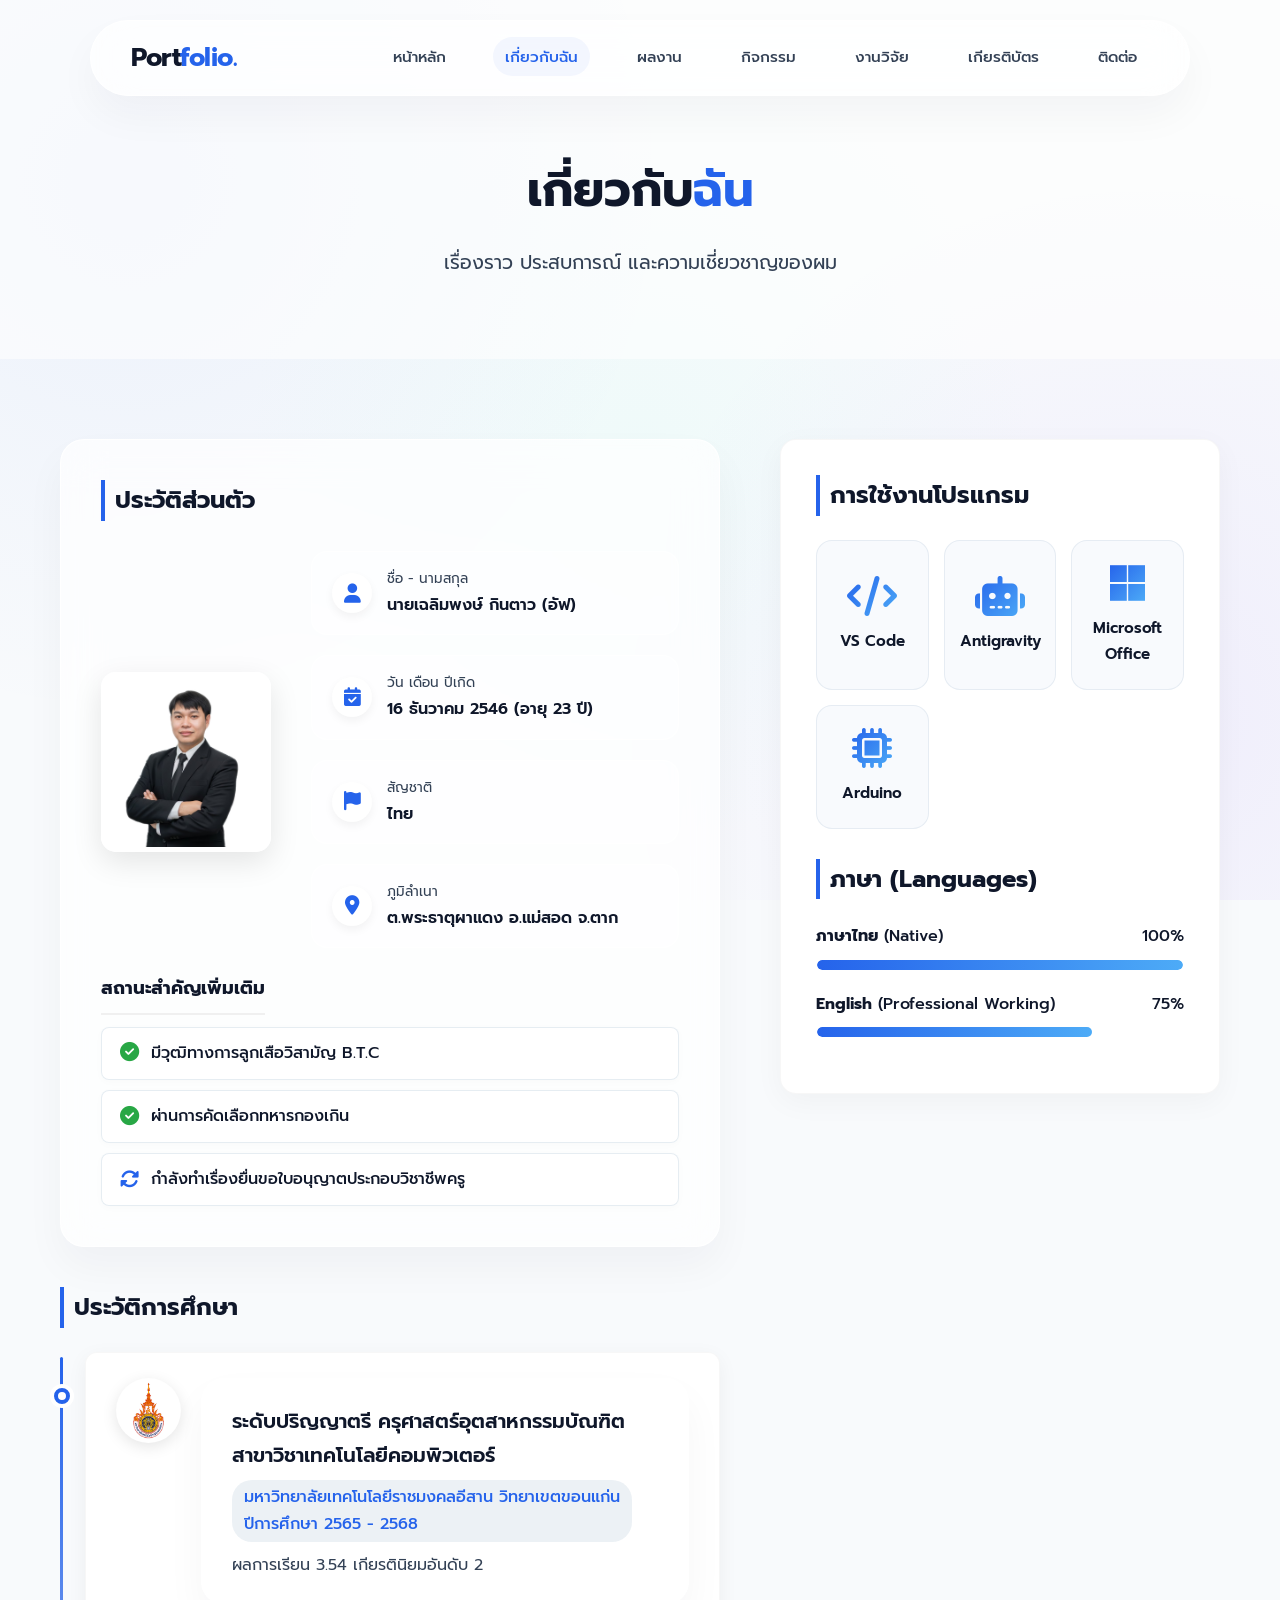
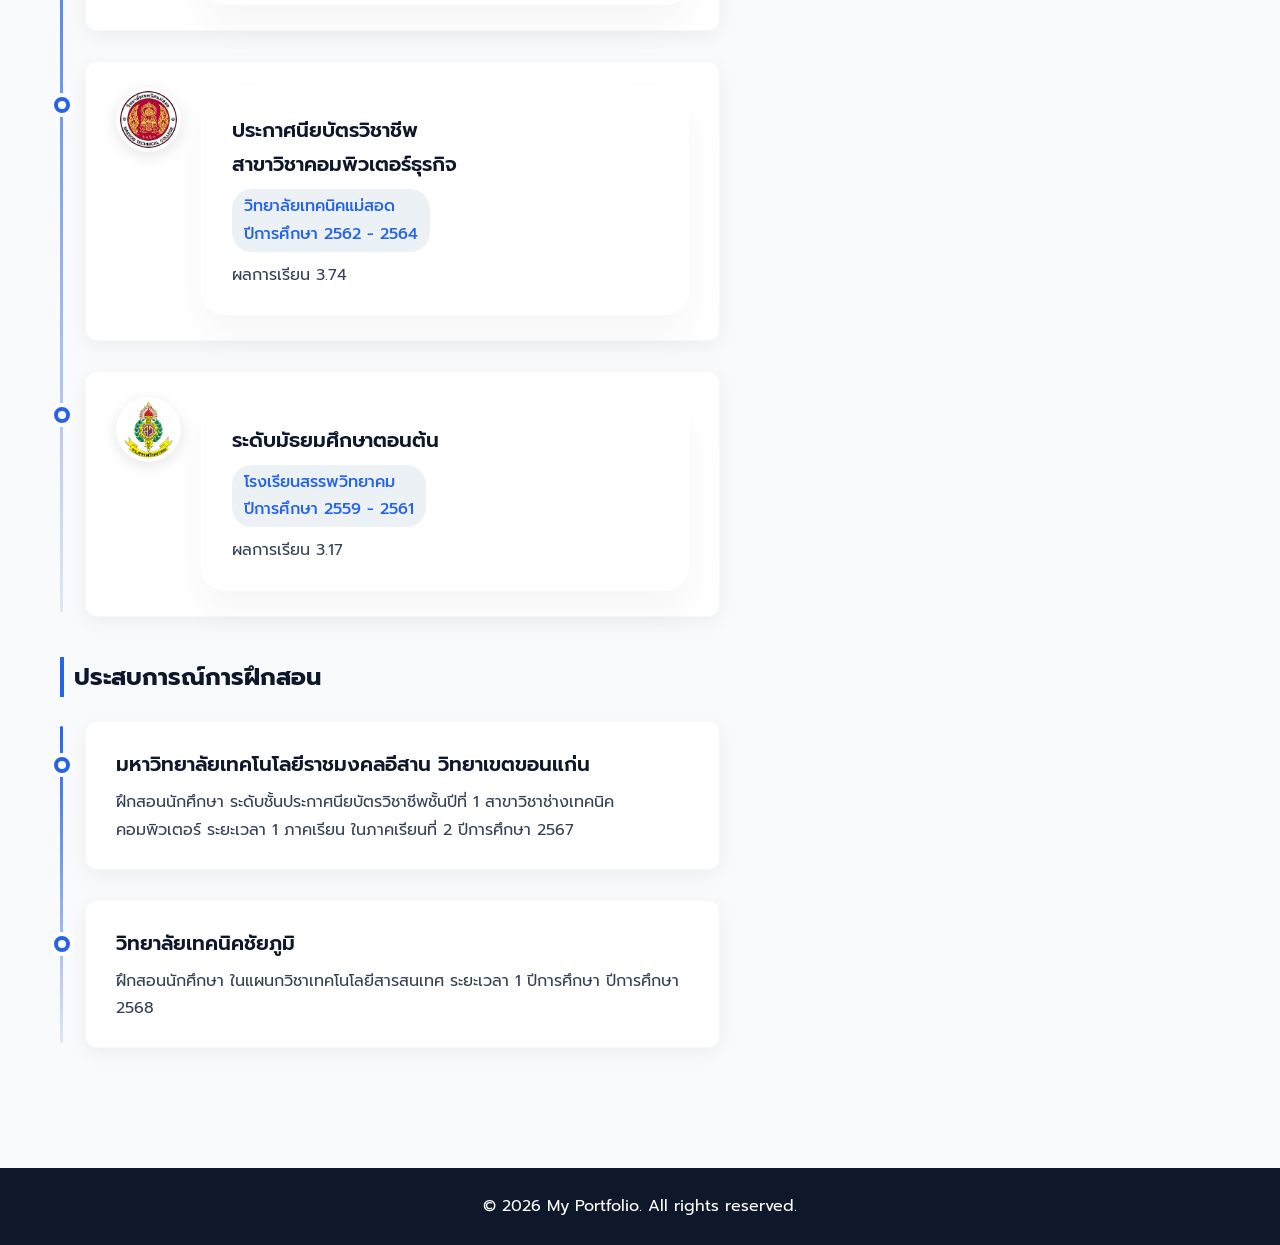
==== commit 7dafa866: "แก้ไขโค้ด" ====
--- a/about.html
+++ b/about.html
@@ -10,6 +10,7 @@
     <!-- Font Awesome -->
     <link rel="stylesheet" href="https://cdnjs.cloudflare.com/ajax/libs/font-awesome/6.4.0/css/all.min.css">
     <link rel="stylesheet" href="style.css">
+    <link rel="icon" type="image/x-icon" href="im/ตัวเอง111.png">
 </head>
 
 <body>
@@ -24,6 +25,7 @@
                 <li><a href="portfolio.html" class="nav-item">ผลงาน</a></li>
                 <li><a href="activities.html" class="nav-item">กิจกรรม</a></li>
                 <li><a href="gallery.html" class="nav-item">งานวิจัย</a></li>
+                <li><a href="certificates.html" class="nav-item">เกียรติบัตร</a></li>
                 <li><a href="contact.html" class="nav-item">ติดต่อ</a></li>
             </ul>
             <div class="hamburger">
